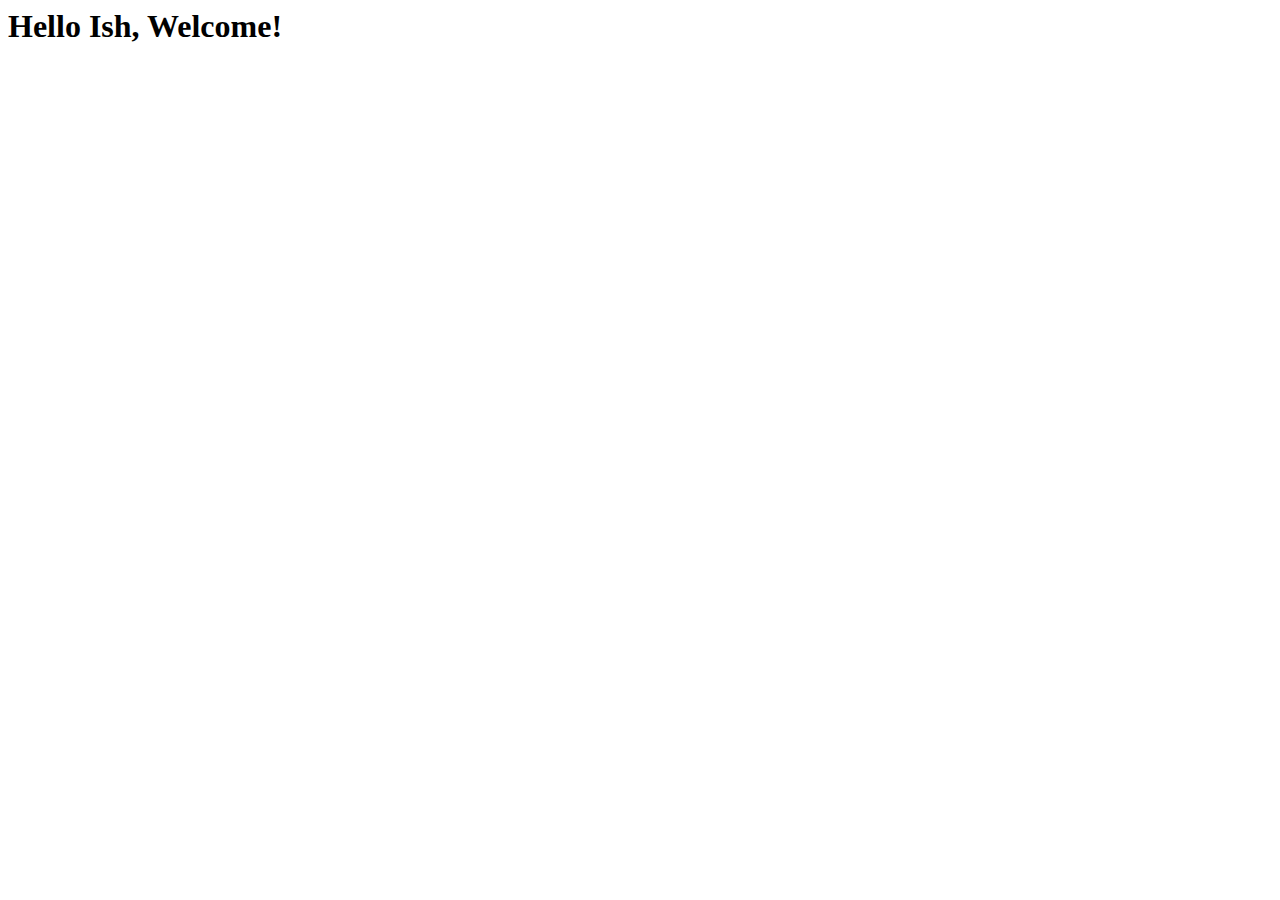
==== index.html @ e6c81f38 "first commit" ====
<html lang="en">
<head>
  <meta charset="UTF-8">
  <meta name="viewport" content="width=device-width, initial-scale=1.0">
  <meta http-equiv="X-UA-Compatible" content="ie=edge">
  <title>Hello World</title>
</head>
<body>
  <h1>Hello Ish, Welcome!</h1>
</body>
</html>
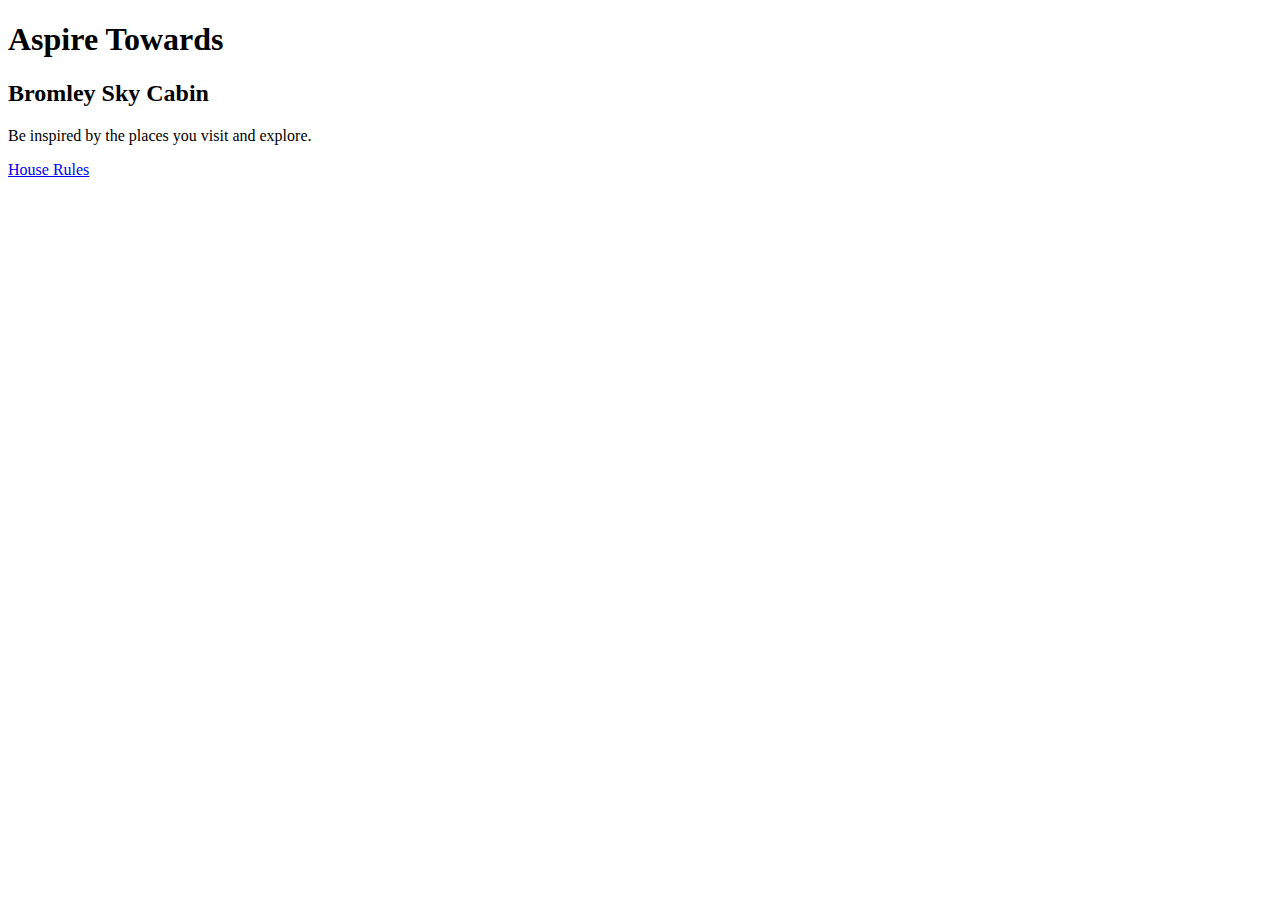
==== commit 3e9e9dab: "adding fav icon and basic layout" ====
--- a/index.html
+++ b/index.html
@@ -1,11 +1,21 @@
+<!DOCTYPE html>
 <html lang="en">
 <head>
   <meta charset="UTF-8">
   <meta name="viewport" content="width=device-width, initial-scale=1.0">
   <meta http-equiv="X-UA-Compatible" content="ie=edge">
-  <title>Hello World</title>
+  <link rel="stylesheet" href="styles.css">
+  <link rel="icon" href="images/favicon.ico" type="image/x-icon">
+  <title>Aspire Towards</title>
 </head>
 <body>
-  <h1>Hello Ish, Welcome!</h1>
+  <div>
+      <h1>Aspire Towards</h1>
+  <div>
+    <h2>Bromley Sky Cabin</h2>
+    <p>Be inspired by the places you visit and explore.</p>
+    <a href="/bromleystaydetails.html">House Rules</a>
+  </div>
+  
 </body>
 </html>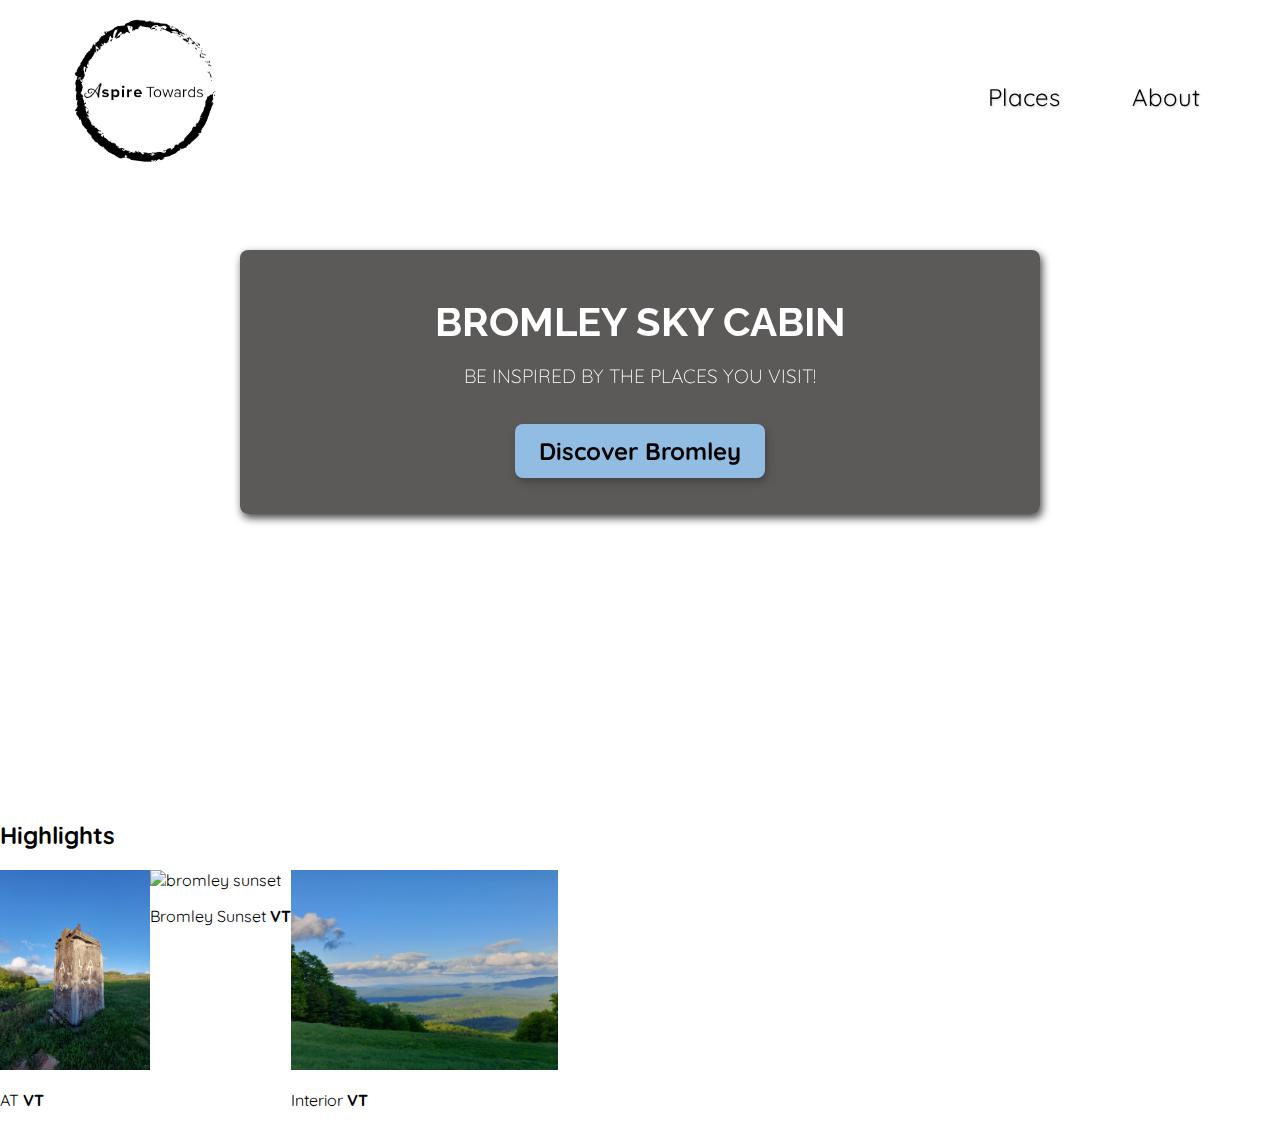
==== commit 8e3dccb2: "layout background and main page" ====
--- a/index.html
+++ b/index.html
@@ -4,18 +4,58 @@
   <meta charset="UTF-8">
   <meta name="viewport" content="width=device-width, initial-scale=1.0">
   <meta http-equiv="X-UA-Compatible" content="ie=edge">
+  <link
+  href="https://fonts.googleapis.com/css2?family=Raleway:wght@700&family=Oleo+Script:wght@700&family=Quicksand:wght@300;500;700&display=swap"
+  rel="stylesheet"
+/>
+  <link rel="stylesheet" href="shared.css">
   <link rel="stylesheet" href="styles.css">
-  <link rel="icon" href="images/favicon.ico" type="image/x-icon">
+  <link rel="icon" href="images/icons/favicon.ico" type="image/x-icon">
   <title>Aspire Towards</title>
 </head>
 <body>
-  <div>
-      <h1>Aspire Towards</h1>
-  <div>
-    <h2>Bromley Sky Cabin</h2>
-    <p>Be inspired by the places you visit and explore.</p>
-    <a href="/bromleystaydetails.html">House Rules</a>
-  </div>
-  
+  <header>
+    <div id="page-logo">
+      <a href="/index.html"><img src="/images/icons/aspiretowards-logo.png" width="150" alt="Aspire Towards logo"></a>
+    </div>
+    <nav>
+      <ul>
+        <li><a href="/places.html">Places</a></li>
+        <li><a href="/about.html">About</a></li>
+      </ul>
+    </nav>
+  </header>
+  <main>
+    <section id="hero">
+      <div id="hero-content">
+        <h1>Bromley Sky Cabin</h1>
+        <p>Be inspired by the places you visit!</p>
+        <a href="/places.html">Discover Bromley</a>
+      </div>
+    </section>
+    <section id="highlights">
+      <h2>Highlights</h2>
+     <ul id="destinations">
+        <li class="destination">
+            <img src="/images/places/AT_Bromley.jpeg" alt="appalacian trail marker at top of bromley">
+            <p>AT <strong>VT</strong></p>
+         </li>
+       <li class="destination">
+         <img src="/images/places/sunset1.jpeg" alt="bromley sunset">
+         <p>Bromley Sunset <strong>VT</strong></p>
+       </li>
+       <li class="destination">
+          <img src="/images/places/20220528_190215.jpeg" alt="living room of interior">
+          <p>Interior <strong>VT</strong></p>
+       </li>
+     </ul>
+    </section>
+ 
+  </main>
+
+  <footer>
+
+  </footer>
+
 </body>
 </html>--- a/shared.css
+++ b/shared.css
@@ -0,0 +1,55 @@
+body {
+  font-family: "Quicksand",sans-serif;
+  margin: 0;
+}
+
+ul {
+  list-style: none;
+  margin: 0;
+  padding: 0;
+}
+
+#page-logo a {
+  padding: 10px;
+  font-family: "Oleo Script", sans-serif;
+  color: rgb(245,243,160);
+  font-size: 2rem;
+  text-decoration: none;
+  text-transform: uppercase;
+  text-shadow: 1px 1px 2px rgb(0,0,0);
+}
+
+header {
+  display: flex;
+  justify-content: space-between;
+  align-items: center;
+  padding: 15px 60px;
+  position: fixed;
+  width: 100%;
+  box-sizing: border-box;
+  top: 0;
+  left: 0;
+}
+
+header ul {
+  display: flex;
+}
+
+header li {
+  margin-left: 2rem;
+}
+
+header a {
+  text-decoration: none;
+  color: black;
+  font-size: 1.5rem;
+  padding: 12px 20px;
+  text-shadow: 1px 1px 2px rgba(0,0,0,0.2);
+  border-radius: 6px;
+}
+
+header a:hover {
+  color: rgb(60, 60, 60);
+  background-color: rgb(221, 221, 221);
+}
+
--- a/styles.css
+++ b/styles.css
@@ -0,0 +1,58 @@
+#hero {
+  height: 800px;
+  background-image: url("/images/places/AdobeStock_Winter1.jpeg");
+  background-position: center;
+  background-size: cover;
+}
+
+#hero-content {
+  width: 50rem;
+  background-color: rgba(51, 47, 47, 0.8);
+  box-shadow: 2px 4px 8px rgb(68, 67, 67);
+  border-radius: 8px;
+  text-align: center;
+  padding: 3rem 0;
+  margin: 0 auto;
+  position: relative;
+  top: 250px;
+}
+
+#hero-content h1 {
+  color: white;
+  text-transform: uppercase;
+  font-size: 2.5rem;
+  font-family: "Raleway", sans-serif;
+  margin: 0;
+}
+
+#hero-content p {
+  color: white;
+  text-transform: uppercase;
+  font-size: 1.2rem;
+  font-weight: 200;
+  margin-bottom: 3rem;
+}
+
+#hero-content a {
+  text-decoration: none;
+  background-color: #90bde1;
+  padding: 12px 24px;
+  color: black;
+  font-size: 24px;
+  font-weight: bold;
+  border-radius: 8px;
+  box-shadow: 2px 4px 8px rgb(68, 67, 67);
+}
+
+#hero-content a:hover {
+  background-color: #8ca4cc;
+}
+
+#destinations {
+  display: flex;
+  width: 100%;
+}
+
+.destination img {
+  height: 200px;
+}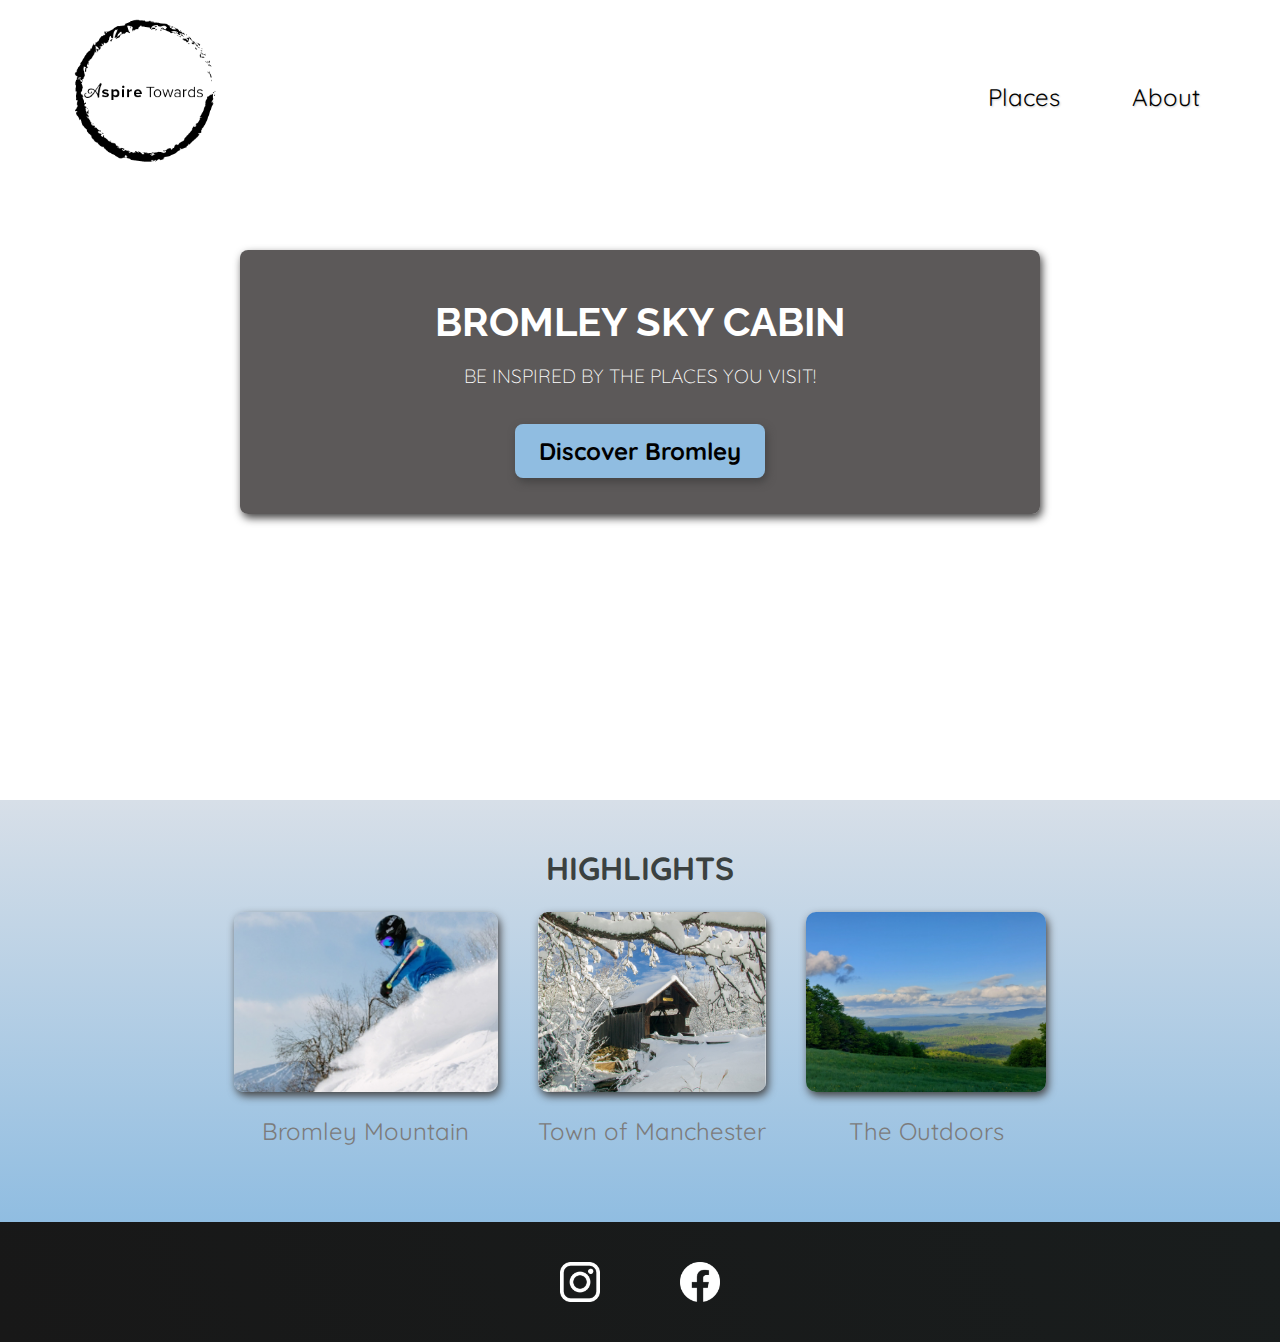
==== commit 4988956d: "main page layout and templates setup for about and bromley sky cabin" ====
--- a/index.html
+++ b/index.html
@@ -37,25 +37,29 @@
       <h2>Highlights</h2>
      <ul id="destinations">
         <li class="destination">
-            <img src="/images/places/AT_Bromley.jpeg" alt="appalacian trail marker at top of bromley">
-            <p>AT <strong>VT</strong></p>
+            <a href="http://www.bromley.com"><img src="/images/places/bromleyshreddynewedit2.jpg" alt="bromley mountain skier with powder"></a>
+            <p>Bromley Mountain</p>
          </li>
        <li class="destination">
-         <img src="/images/places/sunset1.jpeg" alt="bromley sunset">
-         <p>Bromley Sunset <strong>VT</strong></p>
+          <a href="http://www.manchestervermont.com/"><img src="/images/places/AdobeStock_VermontWinterBridgewebedit2.jpg" alt="snow covered bridge in Vermont"></a>
+         <p>Town of Manchester</p>
        </li>
        <li class="destination">
-          <img src="/images/places/20220528_190215.jpeg" alt="living room of interior">
-          <p>Interior <strong>VT</strong></p>
+          <a href="https://www.vermontvacation.com/things-to-do/recreation/hiking"><img src="/images/places/20220528_190215.jpeg" alt="top of bromley mountain in summer"></a>
+          <p>The Outdoors</p>
        </li>
      </ul>
     </section>
- 
   </main>
-
   <footer>
-
+    <ul>
+      <li>
+        <a href="https://www.instagram.com/aspire.towards/"><img src="/images/icons/insta.png" alt="instagram logo link"></a>
+      </li>
+      <li>
+          <a href="https://www.facebook.com/profile.php?id=61551027900624"><img src="/images/icons/facebook.png" alt="facebook logo link"></a>
+      </li>
+    </ul>
   </footer>
-
 </body>
 </html>--- a/shared.css
+++ b/shared.css
@@ -24,7 +24,7 @@
   justify-content: space-between;
   align-items: center;
   padding: 15px 60px;
-  position: fixed;
+  position: absolute;
   width: 100%;
   box-sizing: border-box;
   top: 0;
@@ -39,7 +39,7 @@
   margin-left: 2rem;
 }
 
-header a {
+header nav a {
   text-decoration: none;
   color: black;
   font-size: 1.5rem;
@@ -48,8 +48,28 @@
   border-radius: 6px;
 }
 
-header a:hover {
+header nav a:hover {
   color: rgb(60, 60, 60);
   background-color: rgb(221, 221, 221);
 }
 
+footer {
+  background: linear-gradient(70deg, rgb(24,24,24),rgb(25,29,29));
+}
+
+footer ul {
+  display: flex;
+  justify-content: center;
+  padding: 40px;
+}
+
+footer li {
+  width: 40px;
+  height: 40px;
+  margin: 0 2.5rem;
+}
+
+footer img {
+  width: 100%;
+  height: 100%;
+}--- a/styles.css
+++ b/styles.css
@@ -48,11 +48,46 @@
   background-color: #8ca4cc;
 }
 
+#highlights {
+  padding: 24px;
+  background: linear-gradient(0deg, #90bde1, #d7dfe8);
+}
+
+#highlights h2{
+ text-transform: uppercase;
+ text-align: center;
+ font-size: 2rem;
+ color: rgb(59,65,64);
+ margin: 24px 0;
+}
+
 #destinations {
   display: flex;
-  width: 100%;
+  width: 90%;
+  margin: auto;
+  margin-bottom: 2rem;
+  justify-content: center;
+}
+
+.destination {
+  margin: 0 20px;
+}
+
+.destination p {
+  text-align: center;
+  font-size: 1.5rem;
+  color: rgb(124,123,123);
+  margin: 20px 0;
 }
 
 .destination img {
-  height: 200px;
+  height: 180px;
+  width: 100%;
+  box-shadow: 2px 4px 8px rgb(68,67,67);
+  border-radius: 10px;
+  object-fit: cover;
+}
+
+.destination strong {
+  color: #8ca4cc;
 }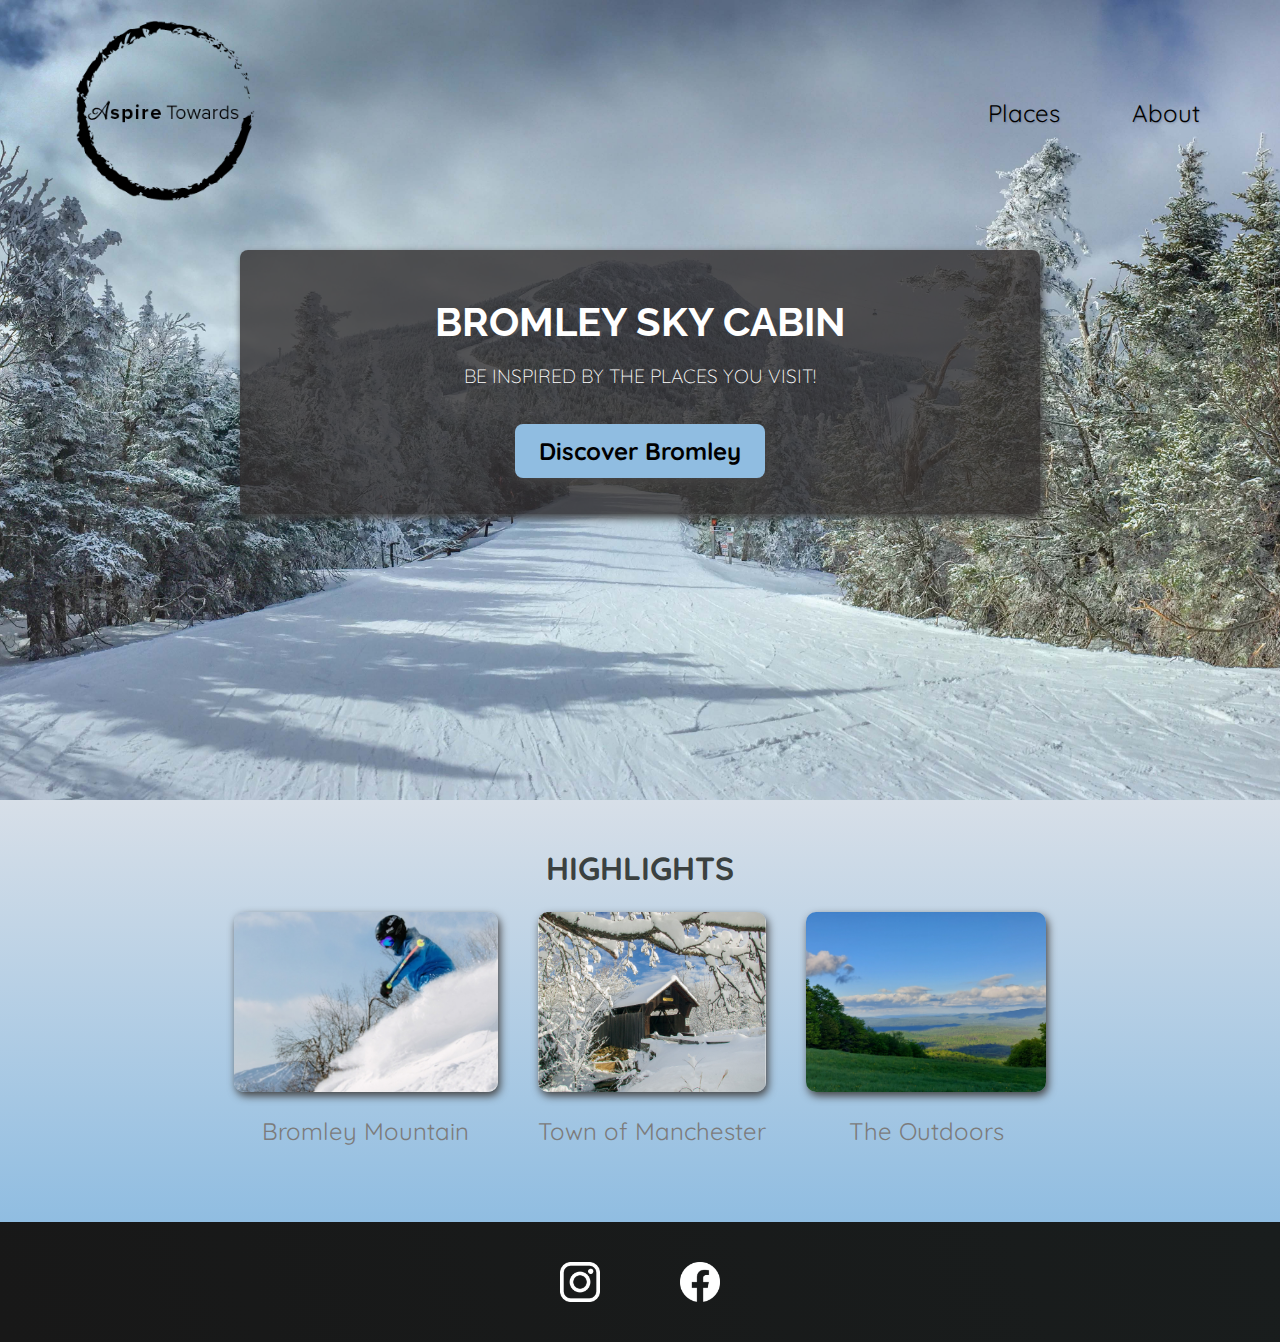
==== commit 0fa11a88: "mobile media queries for improved UX, different res background image for improved loading time" ====
--- a/index.html
+++ b/index.html
@@ -16,7 +16,7 @@
 <body>
   <header>
     <div id="page-logo">
-      <a href="/index.html"><img src="/images/icons/aspiretowards-logo.png" width="150" alt="Aspire Towards logo"></a>
+      <a href="/index.html"><img id="logo" src="/images/icons/aspiretowards-logo.png" alt="Aspire Towards logo"></a>
     </div>
     <nav>
       <ul>
--- a/shared.css
+++ b/shared.css
@@ -13,7 +13,7 @@
   padding: 10px;
   font-family: "Oleo Script", sans-serif;
   color: rgb(245,243,160);
-  font-size: 2rem;
+  font-size: 0.1rem;
   text-decoration: none;
   text-transform: uppercase;
   text-shadow: 1px 1px 2px rgb(0,0,0);
@@ -48,6 +48,10 @@
   border-radius: 6px;
 }
 
+header img {
+  height: 12rem;
+}
+
 header nav a:hover {
   color: rgb(60, 60, 60);
   background-color: rgb(221, 221, 221);
@@ -72,4 +76,56 @@
 footer img {
   width: 100%;
   height: 100%;
+}
+
+/* Media Queries 
+------------------------------------*/
+@media (max-width: 48rem) {
+  header {
+    display:inline-block;
+    justify-content: space-between;
+    align-items: center;
+    padding: 15px 60px;
+    position: absolute;
+    width: 100%;
+    box-sizing: border-box;
+    top: 0;
+    left: 0;
+  }
+
+  #page-logo {
+    text-align: center;
+  }
+
+  header nav a {
+    text-decoration: none;
+    color: black;
+    font-size: 1.5rem;
+    padding: 0;
+    text-shadow: 1px 1px 2px rgba(0,0,0,0.2);
+    border-radius: 6px;
+  }
+
+  header img {
+    height: 12rem;
+  }
+
+  header ul {
+    justify-content: space-between;
+  }
+
+  header li {
+    margin: 0.5rem 2rem;
+  }
+  
+  footer ul {
+    padding: 1.5rem;
+  }
+  
+  footer li {
+    width: 2rem;
+    height: 2rem;
+    margin: 0 2.5rem;
+  }
+
 }--- a/styles.css
+++ b/styles.css
@@ -1,6 +1,6 @@
 #hero {
   height: 800px;
-  background-image: url("/images/places/AdobeStock_Winter1.jpeg");
+  background-image: url("/images/places/WinterBackground-hires.jpg");
   background-position: center;
   background-size: cover;
 }
@@ -90,4 +90,86 @@
 
 .destination strong {
   color: #8ca4cc;
+}
+
+/* Media Queries 
+------------------------------------*/
+@media (max-width: 48rem) {
+
+  #hero {
+    height: 800px;
+    background-image: url("/images/places/WinterBackground-lowres.jpg");
+    background-position: center;
+    background-size: cover;
+  }
+
+  #hero-content {
+    width: 20rem;
+    background-color: rgba(51, 47, 47, 0.8);
+    box-shadow: 2px 4px 8px rgb(68, 67, 67);
+    border-radius: 8px;
+    text-align: center;
+    padding: 3rem 0;
+    margin: 0 auto;
+    position: relative;
+    top: 20rem;
+  }
+
+  #hero-content h1 {
+    color: white;
+    text-transform: uppercase;
+    font-size: 1.8rem;
+    font-family: "Raleway", sans-serif;
+    margin: 0;
+  }
+  
+  #hero-content p {
+    color: white;
+    text-transform: uppercase;
+    font-size: 1rem;
+    font-weight: 200;
+    margin-bottom: 3rem;
+  }
+  
+  #hero-content a {
+    text-decoration: none;
+    background-color: #90bde1;
+    padding: 12px 24px;
+    color: black;
+    font-size: 1rem;
+    font-weight: bold;
+    border-radius: 8px;
+    box-shadow: 2px 4px 8px rgb(68, 67, 67);
+  }
+
+  #highlights {
+    padding: 2rem;
+    background: linear-gradient(0deg, #90bde1, #d7dfe8);
+  }
+  
+  #highlights h2{
+   text-transform: uppercase;
+   text-align: center;
+   font-size: 1.8rem;
+   color: rgb(59,65,64);
+   margin: 2rem 0;
+  }
+  
+  #destinations {
+    display: block;
+    width: 90%;
+    margin: auto;
+    margin-bottom: 2rem;
+    justify-content: center;
+  }
+  
+  .destination {
+    margin: 3rem 1rem;
+  }
+  
+  .destination img {
+    height: 15rem;
+    border-radius: 0.5rem;
+  }
+
 }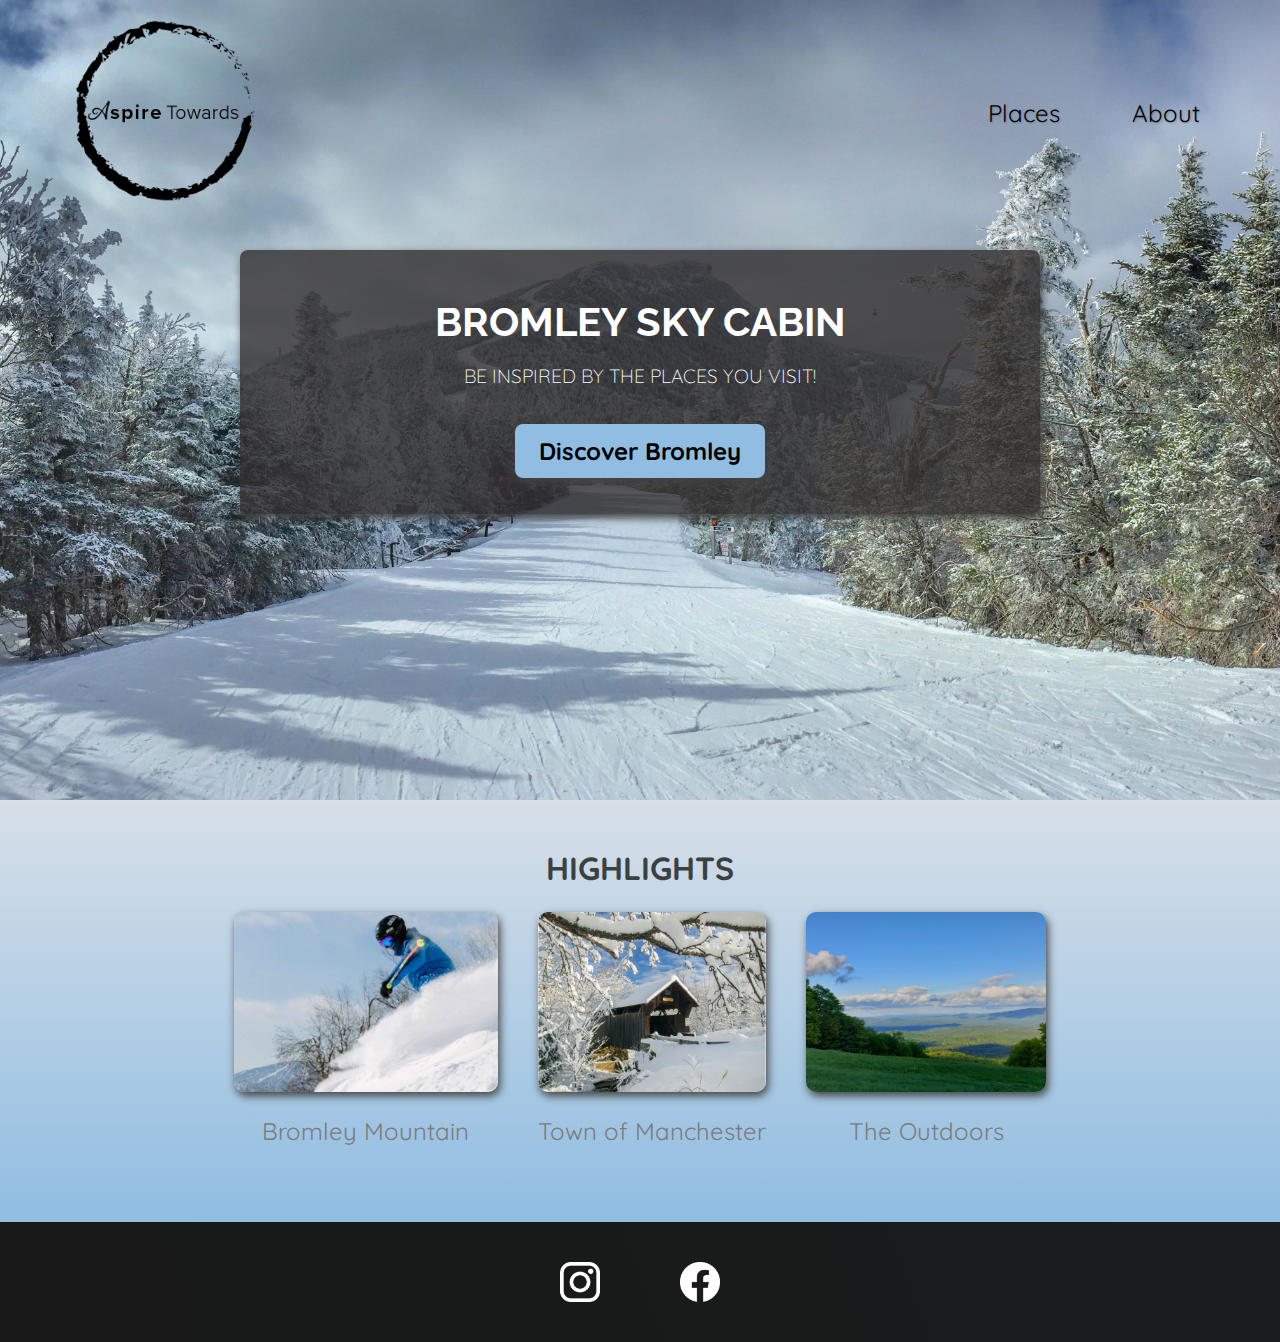
==== commit d266a660: "resizing images for web" ====
--- a/index.html
+++ b/index.html
@@ -45,7 +45,7 @@
          <p>Town of Manchester</p>
        </li>
        <li class="destination">
-          <a href="https://www.vermontvacation.com/things-to-do/recreation/hiking"><img src="/images/places/20220528_190215.jpeg" alt="top of bromley mountain in summer"></a>
+          <a href="https://www.vermontvacation.com/things-to-do/recreation/hiking"><img src="/images/places/20220528_190215.jpg" alt="top of bromley mountain in summer"></a>
           <p>The Outdoors</p>
        </li>
      </ul>
